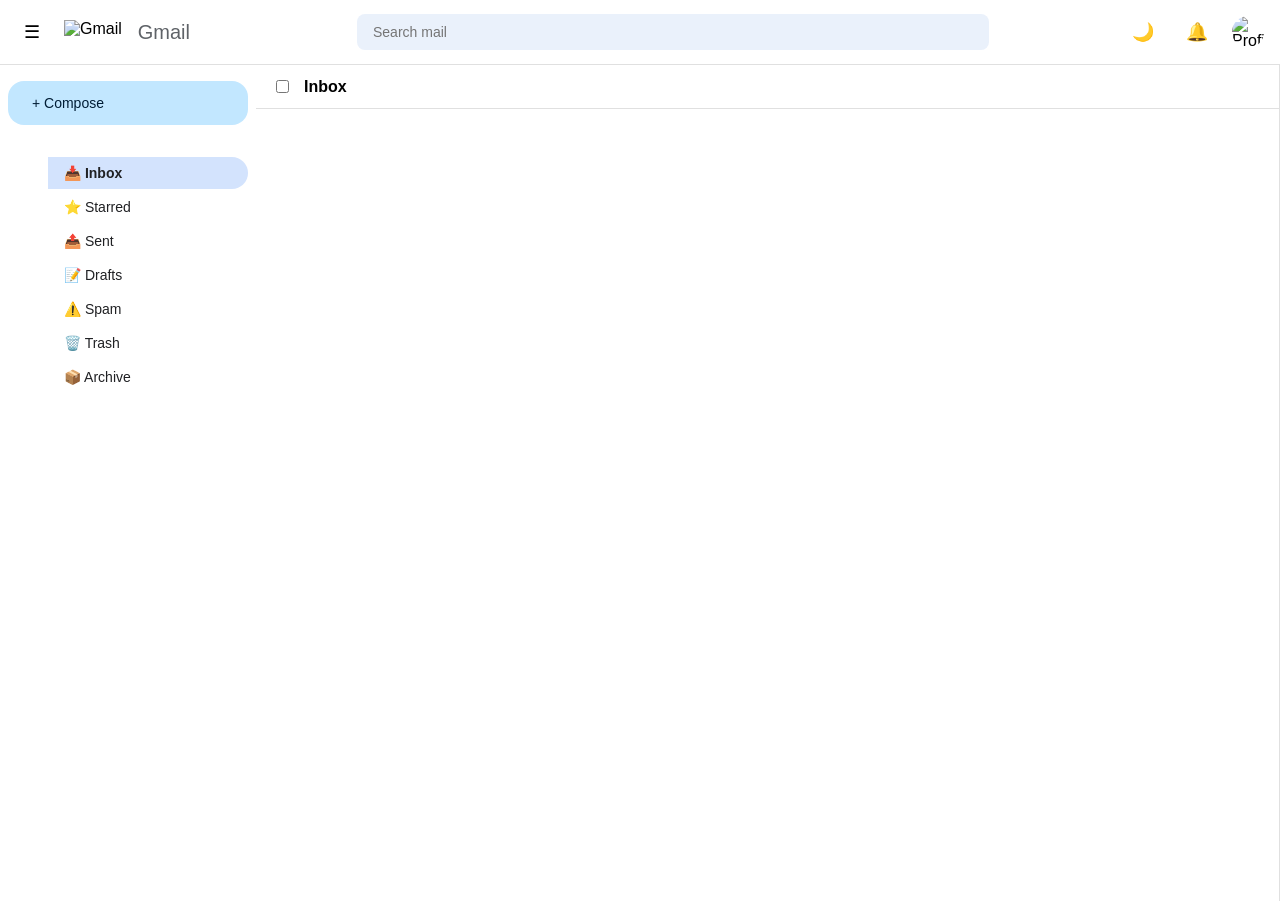
==== inbox.html @ 9ef4f798 "Add dashboard UI: inbox layout, sidebar, topbar" ====
<!DOCTYPE html>
<html lang="en">
<head>
  <meta charset="UTF-8">
  <meta name="viewport" content="width=device-width, initial-scale=1.0">
  <title>Gmail Clone - Inbox</title>
  <link rel="stylesheet" href="css/topbar.css">
  <link rel="stylesheet" href="css/sidebar.css">
  <link rel="stylesheet" href="css/inbox.css">
  <link rel="stylesheet" href="css/compose.css">
  <link rel="stylesheet" href="css/email.css">
  <link rel="stylesheet" href="css/darkmode.css">
  <link rel="stylesheet" href="css/responsive.css">
</head>
<body>

  <!-- TOP BAR -->
  <header id="topbar">
    <div class="topbar-left">
      <button id="menuToggle" class="icon-btn">☰</button>
      <img src="assets/icons/gmail-logo.png" alt="Gmail" class="topbar-logo">
      <span class="topbar-title">Gmail</span>
    </div>

    <div class="topbar-search">
      <input type="text" id="searchInput" placeholder="Search mail">
    </div>

    <div class="topbar-right">
      <button id="themeToggleBtn" class="icon-btn">🌙</button>
      <button id="notificationBtn" class="icon-btn">🔔</button>
      <img id="profilePic" class="profile-pic" src="assets/icons/default-user.png" alt="Profile">
      <div id="profileMenu" class="profile-menu hidden">
        <p id="profileEmail"></p>
        <button id="logoutBtn" onclick="logoutUser()">Logout</button>
      </div>
    </div>
  </header>

  <div class="main-layout">

    <!-- SIDEBAR -->
    <aside id="sidebar">
      <button id="composeBtn" class="compose-btn">+ Compose</button>
      <ul class="folder-list">
        <li class="folder-item active" data-folder="inbox">📥 Inbox</li>
        <li class="folder-item" data-folder="starred">⭐ Starred</li>
        <li class="folder-item" data-folder="sent">📤 Sent</li>
        <li class="folder-item" data-folder="drafts">📝 Drafts</li>
        <li class="folder-item" data-folder="spam">⚠️ Spam</li>
        <li class="folder-item" data-folder="trash">🗑️ Trash</li>
        <li class="folder-item" data-folder="archive">📦 Archive</li>
      </ul>
    </aside>

    <!-- EMAIL LIST -->
    <main id="emailListContainer">
      <div id="emailListToolbar">
        <input type="checkbox" id="selectAllEmails">
        <span id="currentFolderLabel">Inbox</span>
      </div>
      <ul id="emailList"><!-- Member 3's emails.js populates this --></ul>
    </main>

    <!-- READING PANE -->
    <section id="readingPane" class="hidden">
      <div id="emailDetail"><!-- Member 4's actions.js populates this --></div>
    </section>

  </div>

  <!-- COMPOSE MODAL -->
  <div id="composeModal" class="hidden">
    <div class="compose-header">
      <span>New Message</span>
      <button id="closeComposeBtn">✕</button>
    </div>
    <input type="text" id="composeTo" placeholder="To">
    <input type="text" id="composeSubject" placeholder="Subject">
    <textarea id="composeBody" placeholder="Message body"></textarea>
    <div class="compose-actions">
      <button id="sendEmailBtn">Send</button>
      <button id="saveDraftBtn">Save Draft</button>
    </div>
  </div>

  <script src="js/login.js"></script>
  <script src="js/storage.js"></script>
  <script src="js/emails.js"></script>
  <script src="js/folders.js"></script>
  <script src="js/compose.js"></script>
  <script src="js/actions.js"></script>
  <script src="js/search.js"></script>
  <script src="js/theme.js"></script>
  <script src="js/profile.js"></script>
  <script src="js/notification.js"></script>
  <script src="js/app.js"></script>
</body>
</html>
---- css/topbar.css ----
#topbar {
  display: flex;
  align-items: center;
  justify-content: space-between;
  height: 64px;
  padding: 0 16px;
  background: #fff;
  border-bottom: 1px solid #e0e0e0;
}

.topbar-left, .topbar-right {
  display: flex;
  align-items: center;
  gap: 16px;
}

.topbar-logo {
  height: 24px;
}

.topbar-title {
  font-size: 20px;
  color: #5f6368;
}

.topbar-search {
  flex: 1;
  max-width: 600px;
  margin: 0 24px;
}

.topbar-search input {
  width: 100%;
  padding: 10px 16px;
  border-radius: 8px;
  border: none;
  background: #eaf1fb;
  font-size: 14px;
}

.icon-btn {
  background: none;
  border: none;
  font-size: 18px;
  cursor: pointer;
  padding: 8px;
  border-radius: 50%;
}

.icon-btn:hover {
  background: #f1f3f4;
}

.profile-pic {
  width: 32px;
  height: 32px;
  border-radius: 50%;
  cursor: pointer;
}

.profile-menu {
  position: absolute;
  top: 60px;
  right: 16px;
  background: #fff;
  border: 1px solid #e0e0e0;
  border-radius: 8px;
  padding: 12px;
  box-shadow: 0 2px 6px rgba(0,0,0,0.15);
}

.hidden {
  display: none;
}
---- css/sidebar.css ----
#sidebar {
  width: 240px;
  background: #fff;
  padding: 16px 8px;
  flex-shrink: 0;
}

.compose-btn {
  background: #c2e7ff;
  color: #001d35;
  border: none;
  border-radius: 16px;
  padding: 14px 24px;
  font-weight: 500;
  font-size: 14px;
  cursor: pointer;
  margin-bottom: 16px;
  width: 100%;
  text-align: left;
}

.compose-btn:hover {
  box-shadow: 0 1px 3px rgba(0,0,0,0.2);
}

.folder-list {
  list-style: none;
}

.folder-item {
  padding: 8px 16px;
  border-radius: 0 16px 16px 0;
  cursor: pointer;
  font-size: 14px;
  color: #202124;
  margin-bottom: 2px;
}

.folder-item:hover {
  background: #f1f3f4;
}

.folder-item.active {
  background: #d3e3fd;
  font-weight: 600;
}
---- css/inbox.css ----
body {
  margin: 0;
  font-family: 'Segoe UI', Arial, sans-serif;
  background: #fff;
}

.main-layout {
  display: flex;
  height: calc(100vh - 64px);
}

#emailListContainer {
  flex: 1;
  overflow-y: auto;
  border-right: 1px solid #e0e0e0;
}

#emailListToolbar {
  display: flex;
  align-items: center;
  gap: 12px;
  padding: 12px 16px;
  border-bottom: 1px solid #e0e0e0;
}

#currentFolderLabel {
  font-weight: 600;
  font-size: 16px;
}

#emailList {
  list-style: none;
}

#readingPane {
  flex: 1.3;
  padding: 24px;
  overflow-y: auto;
}
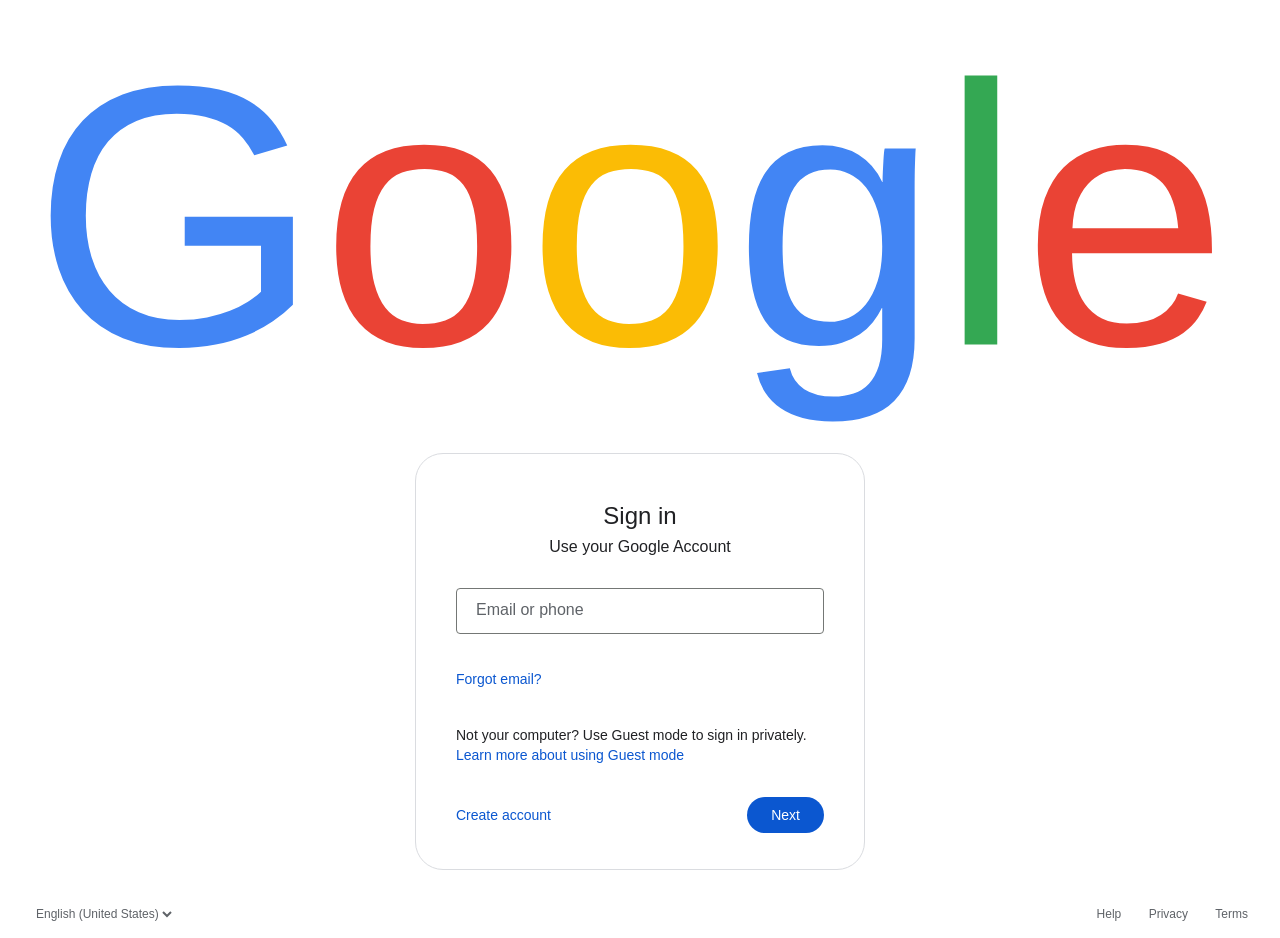
==== commit c097f54c: "Initial Gmail clone build" ====
--- a/inbox.html
+++ b/inbox.html
@@ -1,99 +1,258 @@
 <!DOCTYPE html>
 <html lang="en">
 <head>
-  <meta charset="UTF-8">
-  <meta name="viewport" content="width=device-width, initial-scale=1.0">
-  <title>Gmail Clone - Inbox</title>
-  <link rel="stylesheet" href="css/topbar.css">
-  <link rel="stylesheet" href="css/sidebar.css">
-  <link rel="stylesheet" href="css/inbox.css">
-  <link rel="stylesheet" href="css/compose.css">
-  <link rel="stylesheet" href="css/email.css">
-  <link rel="stylesheet" href="css/darkmode.css">
-  <link rel="stylesheet" href="css/responsive.css">
+<meta charset="UTF-8" />
+<meta name="viewport" content="width=device-width, initial-scale=1.0" />
+<title>Inbox - Gmail Clone</title>
+<link rel="stylesheet" href="css/topbar.css" />
+<link rel="stylesheet" href="css/sidebar.css" />
+<link rel="stylesheet" href="css/inbox.css" />
+<link rel="stylesheet" href="css/email.css" />
+<link rel="stylesheet" href="css/compose.css" />
+<link rel="stylesheet" href="css/darkmode.css" />
+<link rel="stylesheet" href="css/responsive.css" />
 </head>
 <body>
 
-  <!-- TOP BAR -->
-  <header id="topbar">
-    <div class="topbar-left">
-      <button id="menuToggle" class="icon-btn">☰</button>
-      <img src="assets/icons/gmail-logo.png" alt="Gmail" class="topbar-logo">
-      <span class="topbar-title">Gmail</span>
-    </div>
-
-    <div class="topbar-search">
-      <input type="text" id="searchInput" placeholder="Search mail">
-    </div>
-
-    <div class="topbar-right">
-      <button id="themeToggleBtn" class="icon-btn">🌙</button>
-      <button id="notificationBtn" class="icon-btn">🔔</button>
-      <img id="profilePic" class="profile-pic" src="assets/icons/default-user.png" alt="Profile">
-      <div id="profileMenu" class="profile-menu hidden">
-        <p id="profileEmail"></p>
-        <button id="logoutBtn" onclick="logoutUser()">Logout</button>
-      </div>
-    </div>
-  </header>
-
-  <div class="main-layout">
-
-    <!-- SIDEBAR -->
-    <aside id="sidebar">
-      <button id="composeBtn" class="compose-btn">+ Compose</button>
-      <ul class="folder-list">
-        <li class="folder-item active" data-folder="inbox">📥 Inbox</li>
-        <li class="folder-item" data-folder="starred">⭐ Starred</li>
-        <li class="folder-item" data-folder="sent">📤 Sent</li>
-        <li class="folder-item" data-folder="drafts">📝 Drafts</li>
-        <li class="folder-item" data-folder="spam">⚠️ Spam</li>
-        <li class="folder-item" data-folder="trash">🗑️ Trash</li>
-        <li class="folder-item" data-folder="archive">📦 Archive</li>
-      </ul>
-    </aside>
-
-    <!-- EMAIL LIST -->
-    <main id="emailListContainer">
-      <div id="emailListToolbar">
-        <input type="checkbox" id="selectAllEmails">
-        <span id="currentFolderLabel">Inbox</span>
-      </div>
-      <ul id="emailList"><!-- Member 3's emails.js populates this --></ul>
-    </main>
-
-    <!-- READING PANE -->
-    <section id="readingPane" class="hidden">
-      <div id="emailDetail"><!-- Member 4's actions.js populates this --></div>
-    </section>
-
-  </div>
-
-  <!-- COMPOSE MODAL -->
-  <div id="composeModal" class="hidden">
+<!-- ============ TOP BAR ============ -->
+<header class="topbar">
+  <div class="topbar-left">
+    <button class="icon-btn" id="menuBtn" title="Main menu">
+      <svg viewBox="0 0 24 24"><path d="M3 6h18M3 12h18M3 18h18" stroke="currentColor" stroke-width="2" fill="none" stroke-linecap="round"/></svg>
+    </button>
+    <div class="brand">
+      <svg viewBox="0 0 48 36" class="brand-icon">
+        <path fill="#EA4335" d="M4 36h8V16L0 9v23a4 4 0 0 0 4 4z"/>
+        <path fill="#34A853" d="M36 36h8a4 4 0 0 0 4-4V9l-12 7z"/>
+        <path fill="#FBBC05" d="M4 8h40l-4 8-6 4-10-8-10 8-6-4z"/>
+        <path fill="#C5221F" d="M0 9l12 7V16l12-8-4-4H4a4 4 0 0 0-4 4z"/>
+        <path fill="#4285F4" d="M48 9a4 4 0 0 0-4-4H28l-4 4 12 8V16z"/>
+      </svg>
+      <span>Gmail</span>
+    </div>
+  </div>
+
+  <div class="topbar-search">
+    <button class="icon-btn search-icon-btn" title="Search">
+      <svg viewBox="0 0 24 24"><path d="M21 21l-4.35-4.35M11 19a8 8 0 1 1 0-16 8 8 0 0 1 0 16z" stroke="currentColor" stroke-width="2" fill="none"/></svg>
+    </button>
+    <input type="text" id="searchInput" placeholder="Search mail" autocomplete="off" />
+    <button class="icon-btn filter-btn" title="Show search options">
+      <svg viewBox="0 0 24 24"><path d="M4 6h16M7 12h10M10 18h4" stroke="currentColor" stroke-width="2" fill="none" stroke-linecap="round"/></svg>
+    </button>
+  </div>
+
+  <div class="topbar-right">
+    <button class="icon-btn" id="notifBtn" title="Notifications">
+      <svg viewBox="0 0 24 24"><path d="M12 22a2.5 2.5 0 0 0 2.45-2h-4.9A2.5 2.5 0 0 0 12 22zm7-6V11a7 7 0 0 0-5.5-6.84V3a1.5 1.5 0 0 0-3 0v1.16A7 7 0 0 0 5 11v5l-2 2v1h18v-1l-2-2z" fill="currentColor"/></svg>
+      <span class="notif-dot" id="notifDot"></span>
+    </button>
+    <button class="icon-btn" id="themeToggleBtn" title="Toggle dark mode">
+      <svg viewBox="0 0 24 24"><path d="M12 3a9 9 0 1 0 9 9c0-.46-.04-.92-.1-1.36a5.5 5.5 0 0 1-7.54-7.54A9 9 0 0 0 12 3z" fill="currentColor"/></svg>
+    </button>
+    <div class="profile-wrap">
+      <button class="avatar-btn" id="profileBtn" title="Account">
+        <span id="avatarInitial">U</span>
+      </button>
+      <div class="profile-dropdown hidden" id="profileDropdown">
+        <div class="profile-dropdown-header">
+          <div class="avatar-lg" id="avatarInitialLg">U</div>
+          <p class="profile-greeting">Hi, <span id="profileName">User</span>!</p>
+          <p class="profile-email" id="profileEmail">user@gmail.com</p>
+          <button class="manage-btn" disabled>Manage your Account</button>
+        </div>
+        <hr />
+        <button class="dropdown-item" id="logoutBtn">Sign out</button>
+      </div>
+    </div>
+  </div>
+</header>
+
+<div class="app-body">
+
+  <!-- ============ SIDEBAR ============ -->
+  <aside class="sidebar" id="sidebar">
+    <button class="compose-btn" id="composeBtn">
+      <svg viewBox="0 0 24 24" width="24" height="24"><path d="M3 17.25V21h3.75L17.81 9.94l-3.75-3.75L3 17.25zM20.71 7.04a1 1 0 0 0 0-1.41l-2.34-2.34a1 1 0 0 0-1.41 0l-1.83 1.83 3.75 3.75 1.83-1.83z" fill="currentColor"/></svg>
+      <span>Compose</span>
+    </button>
+
+    <nav class="folder-list" id="folderList">
+      <button class="folder-item active" data-folder="inbox">
+        <svg viewBox="0 0 24 24"><path d="M4 4h16v16H4z" fill="none"/><path d="M22 12.5V19a2 2 0 0 1-2 2H4a2 2 0 0 1-2-2v-6.5l8.4 5.25a3 3 0 0 0 3.2 0L22 12.5zM4 4h16a2 2 0 0 1 2 2v2.2l-9.53 5.96a1 1 0 0 1-1.06 0L2 8.2V6a2 2 0 0 1 2-2z" fill="currentColor"/></svg>
+        <span class="folder-name">Inbox</span>
+        <span class="folder-count" id="countInbox"></span>
+      </button>
+      <button class="folder-item" data-folder="starred">
+        <svg viewBox="0 0 24 24"><path d="M12 17.27L18.18 21l-1.64-7.03L22 9.24l-7.19-.61L12 2 9.19 8.63 2 9.24l5.46 4.73L5.82 21z" fill="currentColor"/></svg>
+        <span class="folder-name">Starred</span>
+      </button>
+      <button class="folder-item" data-folder="snoozed">
+        <svg viewBox="0 0 24 24"><path d="M12 20a8 8 0 1 0 0-16 8 8 0 0 0 0 16zm.5-13v5.25l4.5 2.67-.75 1.23-5.25-3.15V7z" fill="currentColor"/></svg>
+        <span class="folder-name">Snoozed</span>
+      </button>
+      <button class="folder-item" data-folder="sent">
+        <svg viewBox="0 0 24 24"><path d="M2 21l21-9L2 3v7l15 2-15 2z" fill="currentColor"/></svg>
+        <span class="folder-name">Sent</span>
+      </button>
+      <button class="folder-item" data-folder="drafts">
+        <svg viewBox="0 0 24 24"><path d="M3 17.25V21h3.75L17.81 9.94l-3.75-3.75L3 17.25z" fill="currentColor"/></svg>
+        <span class="folder-name">Drafts</span>
+        <span class="folder-count" id="countDrafts"></span>
+      </button>
+      <button class="folder-item" data-folder="important">
+        <svg viewBox="0 0 24 24"><path d="M20 2H4a2 2 0 0 0-2 2v18l4-4h14a2 2 0 0 0 2-2V4a2 2 0 0 0-2-2zM7 9h10v2H7zm0 4h6v2H7z" fill="currentColor"/></svg>
+        <span class="folder-name">Important</span>
+      </button>
+      <button class="folder-item" data-folder="all">
+        <svg viewBox="0 0 24 24"><path d="M4 4h16v16H4z" fill="none"/><path d="M20 4H4a2 2 0 0 0-2 2v12a2 2 0 0 0 2 2h16a2 2 0 0 0 2-2V6a2 2 0 0 0-2-2zm0 4l-8 5-8-5V6l8 5 8-5v2z" fill="currentColor"/></svg>
+        <span class="folder-name">All Mail</span>
+      </button>
+      <button class="folder-item" data-folder="spam">
+        <svg viewBox="0 0 24 24"><path d="M12 2L1 21h22L12 2zm0 5l7.53 12H4.47L12 7zm-1 4v4h2v-4h-2zm0 5v2h2v-2h-2z" fill="currentColor"/></svg>
+        <span class="folder-name">Spam</span>
+      </button>
+      <button class="folder-item" data-folder="trash">
+        <svg viewBox="0 0 24 24"><path d="M6 7h12l-1 14H7L6 7zm3-4h6l1 2h4v2H4V5h4l1-2z" fill="currentColor"/></svg>
+        <span class="folder-name">Trash</span>
+      </button>
+    </nav>
+
+    <hr class="sidebar-divider" />
+
+    <div class="label-list">
+      <p class="label-heading">Labels</p>
+      <button class="folder-item label-item" data-label="work"><span class="label-dot" style="background:#3949ab"></span><span class="folder-name">Work</span></button>
+      <button class="folder-item label-item" data-label="personal"><span class="label-dot" style="background:#00897b"></span><span class="folder-name">Personal</span></button>
+      <button class="folder-item label-item" data-label="promotions"><span class="label-dot" style="background:#e50914"></span><span class="folder-name">Promotions</span></button>
+    </div>
+  </aside>
+
+  <!-- ============ MAIN CONTENT ============ -->
+  <main class="main-content">
+
+    <!-- Toolbar above list -->
+    <div class="list-toolbar">
+      <label class="checkbox-wrap">
+        <input type="checkbox" id="selectAllCheckbox" />
+      </label>
+      <button class="icon-btn small" id="refreshBtn" title="Refresh">
+        <svg viewBox="0 0 24 24"><path d="M17.65 6.35A8 8 0 1 0 20 12h-2a6 6 0 1 1-1.76-4.24L13 11h7V4l-2.35 2.35z" fill="currentColor"/></svg>
+      </button>
+      <button class="icon-btn small" id="archiveBtn" title="Archive">
+        <svg viewBox="0 0 24 24"><path d="M20.55 5.22l-1.39-1.68C18.88 3.21 18.47 3 18 3H6c-.47 0-.88.21-1.15.55L3.46 5.22C3.17 5.57 3 6.01 3 6.5V19a2 2 0 0 0 2 2h14a2 2 0 0 0 2-2V6.5c0-.49-.17-.93-.45-1.28zM12 17.5L6.5 12H10v-2h4v2h3.5L12 17.5zM5.12 5l.81-1h12.14l.81 1H5.12z" fill="currentColor"/></svg>
+      </button>
+      <button class="icon-btn small" id="deleteBtn" title="Delete">
+        <svg viewBox="0 0 24 24"><path d="M6 7h12l-1 14H7L6 7zm3-4h6l1 2h4v2H4V5h4l1-2z" fill="currentColor"/></svg>
+      </button>
+      <button class="icon-btn small" id="markReadBtn" title="Mark as read">
+        <svg viewBox="0 0 24 24"><path d="M20 4H4a2 2 0 0 0-2 2v12a2 2 0 0 0 2 2h16a2 2 0 0 0 2-2V6a2 2 0 0 0-2-2zm0 4l-8 5-8-5V6l8 5 8-5v2z" fill="currentColor"/></svg>
+      </button>
+      <span class="list-toolbar-spacer"></span>
+      <span class="pagination-info" id="paginationInfo"></span>
+    </div>
+
+    <!-- Email list -->
+    <section class="email-list" id="emailList"></section>
+
+    <!-- Empty state -->
+    <div class="empty-state hidden" id="emptyState">
+      <svg viewBox="0 0 200 160" width="140">
+        <ellipse cx="100" cy="140" rx="70" ry="10" fill="#f1f3f4"/>
+        <rect x="40" y="40" width="120" height="80" rx="8" fill="#e8eaed"/>
+        <path d="M40 48l60 40 60-40" fill="none" stroke="#bdc1c6" stroke-width="4"/>
+      </svg>
+      <p id="emptyStateText">No conversations in this folder</p>
+    </div>
+  </main>
+
+  <!-- ============ EMAIL DETAIL VIEW ============ -->
+  <div class="email-detail-overlay hidden" id="emailDetailOverlay">
+    <div class="email-detail">
+      <div class="email-detail-toolbar">
+        <button class="icon-btn" id="backToListBtn" title="Back to inbox">
+          <svg viewBox="0 0 24 24"><path d="M20 11H7.83l5.59-5.59L12 4l-8 8 8 8 1.41-1.41L7.83 13H20z" fill="currentColor"/></svg>
+        </button>
+        <button class="icon-btn" id="detailArchiveBtn" title="Archive"><svg viewBox="0 0 24 24"><path d="M20.55 5.22l-1.39-1.68C18.88 3.21 18.47 3 18 3H6c-.47 0-.88.21-1.15.55L3.46 5.22C3.17 5.57 3 6.01 3 6.5V19a2 2 0 0 0 2 2h14a2 2 0 0 0 2-2V6.5c0-.49-.17-.93-.45-1.28zM12 17.5L6.5 12H10v-2h4v2h3.5L12 17.5z" fill="currentColor"/></svg></button>
+        <button class="icon-btn" id="detailDeleteBtn" title="Delete"><svg viewBox="0 0 24 24"><path d="M6 7h12l-1 14H7L6 7zm3-4h6l1 2h4v2H4V5h4l1-2z" fill="currentColor"/></svg></button>
+        <button class="icon-btn" id="detailUnreadBtn" title="Mark as unread"><svg viewBox="0 0 24 24"><circle cx="12" cy="12" r="6" fill="currentColor"/></svg></button>
+        <button class="icon-btn" id="detailStarBtn" title="Star"><svg viewBox="0 0 24 24"><path d="M12 17.27L18.18 21l-1.64-7.03L22 9.24l-7.19-.61L12 2 9.19 8.63 2 9.24l5.46 4.73L5.82 21z" fill="currentColor"/></svg></button>
+      </div>
+      <div class="email-detail-body">
+        <h2 id="detailSubject"></h2>
+        <div class="email-detail-labels" id="detailLabels"></div>
+        <div class="email-detail-sender-row">
+          <div class="avatar-md" id="detailAvatar"></div>
+          <div class="sender-info">
+            <p class="sender-name"><strong id="detailFrom"></strong> <span id="detailFromEmail" class="muted"></span></p>
+            <p class="muted" id="detailToLine">to me</p>
+          </div>
+          <span class="muted" id="detailTime"></span>
+        </div>
+        <pre class="email-detail-content" id="detailContent"></pre>
+
+        <div class="reply-box">
+          <button class="reply-btn" id="replyBtn">
+            <svg viewBox="0 0 24 24" width="16" height="16"><path d="M10 9V5l-7 7 7 7v-4.1c5 0 8.5 1.6 11 5.1-1-5-4-10-11-11z" fill="currentColor"/></svg>
+            Reply
+          </button>
+          <button class="reply-btn" id="forwardBtn">
+            <svg viewBox="0 0 24 24" width="16" height="16"><path d="M14 9V5l7 7-7 7v-4.1c-5 0-8.5 1.6-11 5.1 1-5 4-10 11-11z" fill="currentColor"/></svg>
+            Forward
+          </button>
+        </div>
+      </div>
+    </div>
+  </div>
+
+  <!-- ============ COMPOSE MODAL ============ -->
+  <div class="compose-modal hidden" id="composeModal">
     <div class="compose-header">
-      <span>New Message</span>
-      <button id="closeComposeBtn">✕</button>
-    </div>
-    <input type="text" id="composeTo" placeholder="To">
-    <input type="text" id="composeSubject" placeholder="Subject">
-    <textarea id="composeBody" placeholder="Message body"></textarea>
-    <div class="compose-actions">
-      <button id="sendEmailBtn">Send</button>
-      <button id="saveDraftBtn">Save Draft</button>
-    </div>
-  </div>
-
-  <script src="js/login.js"></script>
-  <script src="js/storage.js"></script>
-  <script src="js/emails.js"></script>
-  <script src="js/folders.js"></script>
-  <script src="js/compose.js"></script>
-  <script src="js/actions.js"></script>
-  <script src="js/search.js"></script>
-  <script src="js/theme.js"></script>
-  <script src="js/profile.js"></script>
-  <script src="js/notification.js"></script>
-  <script src="js/app.js"></script>
+      <span id="composeTitle">New Message</span>
+      <div class="compose-header-actions">
+        <button class="icon-btn" id="minimizeComposeBtn" title="Minimize">
+          <svg viewBox="0 0 24 24"><path d="M6 19h12v2H6z" fill="currentColor"/></svg>
+        </button>
+        <button class="icon-btn" id="closeComposeBtn" title="Close">
+          <svg viewBox="0 0 24 24"><path d="M19 6.41L17.59 5 12 10.59 6.41 5 5 6.41 10.59 12 5 17.59 6.41 19 12 13.41 17.59 19 19 17.59 13.41 12z" fill="currentColor"/></svg>
+        </button>
+      </div>
+    </div>
+    <div class="compose-body">
+      <div class="compose-field">
+        <input type="text" id="composeTo" placeholder="To" />
+      </div>
+      <div class="compose-field">
+        <input type="text" id="composeSubject" placeholder="Subject" />
+      </div>
+      <textarea id="composeBody" placeholder="Compose your email..."></textarea>
+    </div>
+    <div class="compose-footer">
+      <button class="send-btn" id="sendBtn">Send</button>
+      <button class="icon-btn" id="deleteDraftBtn" title="Discard draft">
+        <svg viewBox="0 0 24 24"><path d="M6 7h12l-1 14H7L6 7zm3-4h6l1 2h4v2H4V5h4l1-2z" fill="currentColor"/></svg>
+      </button>
+    </div>
+  </div>
+
+</div>
+
+<!-- Toast notification -->
+<div class="toast hidden" id="toast">
+  <span id="toastMessage"></span>
+  <button id="toastUndo" class="toast-undo hidden">Undo</button>
+</div>
+
+<script src="data/defaultEmails.js"></script>
+<script src="js/storage.js"></script>
+<script src="js/theme.js"></script>
+<script src="js/notification.js"></script>
+<script src="js/emails.js"></script>
+<script src="js/folders.js"></script>
+<script src="js/actions.js"></script>
+<script src="js/search.js"></script>
+<script src="js/compose.js"></script>
+<script src="js/profile.js"></script>
+<script src="js/app.js"></script>
 </body>
-</html>+</html>
--- a/css/topbar.css
+++ b/css/topbar.css
@@ -1,74 +1,186 @@
-#topbar {
+:root {
+  --topbar-height: 64px;
+  --gmail-red: #d93025;
+  --gmail-blue: #1a73e8;
+  --border-color: #e0e0e0;
+  --text-primary: #202124;
+  --text-secondary: #5f6368;
+  --hover-grey: #f1f3f4;
+  --bg-primary: #ffffff;
+  --bg-app: #f6f8fc;
+}
+
+* { box-sizing: border-box; }
+
+body {
+  margin: 0;
+  font-family: "Google Sans", Roboto, Arial, sans-serif;
+  color: var(--text-primary);
+  background: var(--bg-app);
+}
+
+.hidden { display: none !important; }
+
+.topbar {
+  height: var(--topbar-height);
   display: flex;
   align-items: center;
-  justify-content: space-between;
-  height: 64px;
   padding: 0 16px;
-  background: #fff;
-  border-bottom: 1px solid #e0e0e0;
+  gap: 24px;
+  background: var(--bg-primary);
+  position: sticky;
+  top: 0;
+  z-index: 50;
 }
 
-.topbar-left, .topbar-right {
+.topbar-left {
   display: flex;
   align-items: center;
-  gap: 16px;
+  gap: 20px;
+  min-width: 170px;
 }
 
-.topbar-logo {
-  height: 24px;
+.brand {
+  display: flex;
+  align-items: center;
+  gap: 6px;
+  font-size: 22px;
+  color: #5f6368;
+  letter-spacing: -0.5px;
 }
+.brand-icon { width: 36px; height: 27px; }
 
-.topbar-title {
-  font-size: 20px;
-  color: #5f6368;
+.icon-btn {
+  width: 40px;
+  height: 40px;
+  border-radius: 50%;
+  border: none;
+  background: transparent;
+  display: flex;
+  align-items: center;
+  justify-content: center;
+  cursor: pointer;
+  color: var(--text-secondary);
+  position: relative;
+  flex-shrink: 0;
 }
+.icon-btn svg { width: 22px; height: 22px; }
+.icon-btn:hover { background: var(--hover-grey); }
+.icon-btn.small { width: 34px; height: 34px; }
+.icon-btn.small svg { width: 18px; height: 18px; }
+
+.notif-dot {
+  position: absolute;
+  top: 8px;
+  right: 8px;
+  width: 8px;
+  height: 8px;
+  border-radius: 50%;
+  background: var(--gmail-red);
+  display: none;
+}
+.notif-dot.show { display: block; }
 
 .topbar-search {
   flex: 1;
-  max-width: 600px;
-  margin: 0 24px;
+  max-width: 720px;
+  display: flex;
+  align-items: center;
+  background: var(--hover-grey);
+  border-radius: 8px;
+  padding: 0 8px;
+  height: 48px;
+}
+.topbar-search:focus-within { background: var(--bg-primary); box-shadow: 0 1px 3px rgba(0,0,0,.2); }
+.topbar-search input {
+  flex: 1;
+  border: none;
+  background: transparent;
+  outline: none;
+  font-size: 16px;
+  padding: 0 8px;
+  color: var(--text-primary);
 }
 
-.topbar-search input {
-  width: 100%;
-  padding: 10px 16px;
-  border-radius: 8px;
-  border: none;
-  background: #eaf1fb;
-  font-size: 14px;
+.topbar-right {
+  display: flex;
+  align-items: center;
+  gap: 4px;
+  margin-left: auto;
 }
 
-.icon-btn {
-  background: none;
-  border: none;
-  font-size: 18px;
-  cursor: pointer;
-  padding: 8px;
-  border-radius: 50%;
-}
+.profile-wrap { position: relative; }
 
-.icon-btn:hover {
-  background: #f1f3f4;
-}
-
-.profile-pic {
+.avatar-btn {
   width: 32px;
   height: 32px;
   border-radius: 50%;
+  border: none;
+  background: linear-gradient(135deg, #1a73e8, #34a853);
+  color: #fff;
+  font-weight: 600;
   cursor: pointer;
+  display: flex;
+  align-items: center;
+  justify-content: center;
+  margin-left: 8px;
 }
 
-.profile-menu {
+.profile-dropdown {
   position: absolute;
-  top: 60px;
-  right: 16px;
-  background: #fff;
-  border: 1px solid #e0e0e0;
-  border-radius: 8px;
-  padding: 12px;
-  box-shadow: 0 2px 6px rgba(0,0,0,0.15);
+  right: 0;
+  top: 46px;
+  width: 300px;
+  background: var(--bg-primary);
+  border-radius: 12px;
+  box-shadow: 0 2px 10px rgba(0,0,0,.25);
+  padding: 16px 0;
+  z-index: 100;
 }
 
-.hidden {
-  display: none;
-}+.profile-dropdown-header {
+  text-align: center;
+  padding: 8px 20px 16px;
+}
+
+.avatar-lg {
+  width: 72px;
+  height: 72px;
+  border-radius: 50%;
+  background: linear-gradient(135deg, #1a73e8, #34a853);
+  color: #fff;
+  font-size: 28px;
+  font-weight: 600;
+  display: flex;
+  align-items: center;
+  justify-content: center;
+  margin: 0 auto 12px;
+}
+
+.profile-greeting { margin: 0; font-size: 16px; }
+.profile-email { margin: 4px 0 16px; color: var(--text-secondary); font-size: 14px; }
+
+.manage-btn {
+  border: 1px solid #dadce0;
+  background: transparent;
+  border-radius: 20px;
+  padding: 8px 20px;
+  font-size: 14px;
+  cursor: not-allowed;
+  color: var(--text-primary);
+}
+
+.profile-dropdown hr { border: none; border-top: 1px solid var(--border-color); margin: 8px 0; }
+
+.dropdown-item {
+  display: block;
+  width: 100%;
+  text-align: left;
+  background: none;
+  border: none;
+  padding: 10px 20px;
+  font-size: 14px;
+  cursor: pointer;
+  color: var(--text-primary);
+}
+.dropdown-item:hover { background: var(--hover-grey); }
--- a/css/sidebar.css
+++ b/css/sidebar.css
@@ -1,46 +1,101 @@
-#sidebar {
-  width: 240px;
-  background: #fff;
-  padding: 16px 8px;
+.app-body {
+  display: flex;
+  height: calc(100vh - var(--topbar-height));
+}
+
+.sidebar {
+  width: 256px;
+  flex-shrink: 0;
+  padding: 8px 0;
+  overflow-y: auto;
+  background: var(--bg-app);
+  transition: width 0.2s ease;
+}
+
+.compose-btn {
+  display: flex;
+  align-items: center;
+  gap: 12px;
+  margin: 8px 16px 16px;
+  padding: 15px 24px;
+  border: none;
+  border-radius: 16px;
+  background: #c2e7ff;
+  color: #001d35;
+  font-size: 14px;
+  font-weight: 500;
+  cursor: pointer;
+  box-shadow: 0 1px 3px rgba(0,0,0,.15);
+}
+.compose-btn:hover { box-shadow: 0 1px 4px rgba(0,0,0,.3); background: #b8e0fb; }
+
+.folder-list, .label-list {
+  display: flex;
+  flex-direction: column;
+}
+
+.folder-item {
+  display: flex;
+  align-items: center;
+  gap: 16px;
+  border: none;
+  background: transparent;
+  padding: 0 24px 0 24px;
+  height: 32px;
+  border-radius: 0 16px 16px 0;
+  margin-right: 12px;
+  cursor: pointer;
+  font-size: 14px;
+  color: var(--text-primary);
+  text-align: left;
+  position: relative;
+}
+.folder-item svg { width: 20px; height: 20px; flex-shrink: 0; color: var(--text-secondary); }
+.folder-item:hover { background: var(--hover-grey); }
+.folder-item.active {
+  background: #d3e3fd;
+  font-weight: 700;
+}
+.folder-item.active svg { color: var(--gmail-blue); }
+
+.folder-name {
+  flex: 1;
+  white-space: nowrap;
+  overflow: hidden;
+  text-overflow: ellipsis;
+}
+
+.folder-count {
+  font-size: 12px;
+  font-weight: 700;
+  color: var(--text-primary);
+}
+
+.sidebar-divider {
+  border: none;
+  border-top: 1px solid var(--border-color);
+  margin: 8px 24px;
+}
+
+.label-heading {
+  font-size: 12px;
+  color: var(--text-secondary);
+  margin: 8px 24px;
+  text-transform: uppercase;
+  letter-spacing: .5px;
+}
+
+.label-dot {
+  width: 10px;
+  height: 10px;
+  border-radius: 50%;
   flex-shrink: 0;
 }
 
-.compose-btn {
-  background: #c2e7ff;
-  color: #001d35;
-  border: none;
-  border-radius: 16px;
-  padding: 14px 24px;
-  font-weight: 500;
-  font-size: 14px;
-  cursor: pointer;
-  margin-bottom: 16px;
-  width: 100%;
-  text-align: left;
-}
-
-.compose-btn:hover {
-  box-shadow: 0 1px 3px rgba(0,0,0,0.2);
-}
-
-.folder-list {
-  list-style: none;
-}
-
-.folder-item {
-  padding: 8px 16px;
-  border-radius: 0 16px 16px 0;
-  cursor: pointer;
-  font-size: 14px;
-  color: #202124;
-  margin-bottom: 2px;
-}
-
-.folder-item:hover {
-  background: #f1f3f4;
-}
-
-.folder-item.active {
-  background: #d3e3fd;
-  font-weight: 600;
-}+/* Collapsed state (mobile / narrow) */
+.sidebar.collapsed { width: 72px; }
+.sidebar.collapsed .folder-name,
+.sidebar.collapsed .folder-count,
+.sidebar.collapsed .compose-btn span,
+.sidebar.collapsed .label-heading { display: none; }
+.sidebar.collapsed .compose-btn { justify-content: center; padding: 15px; border-radius: 50%; width: 56px; height: 56px; }
--- a/css/inbox.css
+++ b/css/inbox.css
@@ -1,39 +1,196 @@
-body {
-  margin: 0;
-  font-family: 'Segoe UI', Arial, sans-serif;
-  background: #fff;
+.main-content {
+  flex: 1;
+  background: var(--bg-primary);
+  margin: 8px 8px 8px 0;
+  border-radius: 16px;
+  display: flex;
+  flex-direction: column;
+  overflow: hidden;
+  box-shadow: 0 1px 2px rgba(0,0,0,.08);
+  position: relative;
 }
 
-.main-layout {
+.list-toolbar {
   display: flex;
-  height: calc(100vh - 64px);
+  align-items: center;
+  gap: 4px;
+  padding: 8px 12px;
+  border-bottom: 1px solid var(--border-color);
 }
 
-#emailListContainer {
+.checkbox-wrap {
+  display: flex;
+  align-items: center;
+  justify-content: center;
+  width: 34px;
+  height: 34px;
+}
+.checkbox-wrap input { width: 18px; height: 18px; cursor: pointer; }
+
+.list-toolbar-spacer { flex: 1; }
+
+.pagination-info {
+  font-size: 13px;
+  color: var(--text-secondary);
+  margin-right: 8px;
+}
+
+.email-list {
   flex: 1;
   overflow-y: auto;
-  border-right: 1px solid #e0e0e0;
 }
 
-#emailListToolbar {
+.email-row {
   display: flex;
   align-items: center;
-  gap: 12px;
-  padding: 12px 16px;
-  border-bottom: 1px solid #e0e0e0;
+  gap: 8px;
+  padding: 0 12px;
+  height: 44px;
+  border-bottom: 1px solid #f1f1f1;
+  cursor: pointer;
+  font-size: 14px;
+  position: relative;
+}
+.email-row:hover {
+  box-shadow: inset 1px 0 0 #dadce0, inset -1px 0 0 #dadce0, 0 1px 2px 0 rgba(60,64,67,.3);
+  z-index: 1;
 }
 
-#currentFolderLabel {
+.email-row.unread { background: #f2f6fc; font-weight: 700; }
+.email-row.unread .email-snippet { font-weight: 400; }
+
+.email-row .checkbox-wrap { width: 20px; height: 20px; }
+
+.star-btn {
+  width: 20px;
+  height: 20px;
+  border: none;
+  background: transparent;
+  cursor: pointer;
+  color: #c4c7c5;
+  flex-shrink: 0;
+  display: flex;
+  align-items: center;
+  justify-content: center;
+}
+.star-btn svg { width: 18px; height: 18px; }
+.star-btn.starred { color: #f4b400; }
+.star-btn.starred svg path { fill: #f4b400; }
+
+.important-marker {
+  width: 16px;
+  height: 16px;
+  flex-shrink: 0;
+  color: #f9ab00;
+  display: flex;
+  align-items: center;
+  justify-content: center;
+}
+.important-marker svg { width: 14px; height: 14px; }
+
+.email-avatar {
+  width: 32px;
+  height: 32px;
+  border-radius: 50%;
+  color: #fff;
+  font-size: 13px;
   font-weight: 600;
-  font-size: 16px;
+  display: flex;
+  align-items: center;
+  justify-content: center;
+  flex-shrink: 0;
 }
 
-#emailList {
-  list-style: none;
+.email-sender {
+  width: 200px;
+  flex-shrink: 0;
+  white-space: nowrap;
+  overflow: hidden;
+  text-overflow: ellipsis;
 }
 
-#readingPane {
-  flex: 1.3;
-  padding: 24px;
-  overflow-y: auto;
-}+.email-subject-snippet {
+  flex: 1;
+  min-width: 0;
+  white-space: nowrap;
+  overflow: hidden;
+  text-overflow: ellipsis;
+}
+
+.email-snippet { color: var(--text-secondary); font-weight: 400; }
+
+.email-labels-inline {
+  display: inline-flex;
+  gap: 4px;
+  margin-right: 6px;
+}
+
+.label-chip {
+  font-size: 11px;
+  padding: 1px 8px;
+  border-radius: 4px;
+  color: #fff;
+  font-weight: 600;
+  flex-shrink: 0;
+}
+
+.email-time {
+  width: 70px;
+  text-align: right;
+  flex-shrink: 0;
+  font-size: 12px;
+  color: var(--text-secondary);
+}
+.email-row.unread .email-time { color: var(--text-primary); font-weight: 700; }
+
+.row-hover-actions {
+  display: none;
+  align-items: center;
+  gap: 4px;
+  position: absolute;
+  right: 80px;
+  background: inherit;
+}
+.email-row:hover .row-hover-actions { display: flex; }
+.email-row:hover .email-time { display: none; }
+
+.empty-state {
+  flex: 1;
+  display: flex;
+  flex-direction: column;
+  align-items: center;
+  justify-content: center;
+  gap: 16px;
+  color: var(--text-secondary);
+  padding: 40px;
+}
+
+/* Toast */
+.toast {
+  position: fixed;
+  bottom: 24px;
+  left: 24px;
+  background: #323232;
+  color: #fff;
+  padding: 14px 24px;
+  border-radius: 8px;
+  display: flex;
+  align-items: center;
+  gap: 24px;
+  font-size: 14px;
+  box-shadow: 0 3px 8px rgba(0,0,0,.3);
+  z-index: 500;
+  animation: slideUp 0.2s ease;
+}
+@keyframes slideUp {
+  from { transform: translateY(20px); opacity: 0; }
+  to { transform: translateY(0); opacity: 1; }
+}
+.toast-undo {
+  background: none;
+  border: none;
+  color: #8ab4f8;
+  font-weight: 600;
+  cursor: pointer;
+  font-size: 14px;
+}
--- a/css/email.css
+++ b/css/email.css
@@ -0,0 +1,90 @@
+.email-detail-overlay {
+  position: absolute;
+  inset: 0;
+  background: var(--bg-primary);
+  z-index: 30;
+  display: flex;
+  flex-direction: column;
+}
+
+.email-detail {
+  display: flex;
+  flex-direction: column;
+  height: 100%;
+}
+
+.email-detail-toolbar {
+  display: flex;
+  align-items: center;
+  gap: 4px;
+  padding: 8px 12px;
+  border-bottom: 1px solid var(--border-color);
+}
+
+.email-detail-body {
+  padding: 20px 40px;
+  overflow-y: auto;
+  flex: 1;
+}
+
+.email-detail-body h2 {
+  font-size: 22px;
+  font-weight: 400;
+  margin: 0 0 12px;
+}
+
+.email-detail-labels {
+  display: flex;
+  gap: 6px;
+  margin-bottom: 12px;
+}
+
+.email-detail-sender-row {
+  display: flex;
+  align-items: center;
+  gap: 12px;
+  padding-bottom: 16px;
+  border-bottom: 1px solid var(--border-color);
+  margin-bottom: 20px;
+}
+
+.avatar-md {
+  width: 40px;
+  height: 40px;
+  border-radius: 50%;
+  color: #fff;
+  font-weight: 600;
+  display: flex;
+  align-items: center;
+  justify-content: center;
+  flex-shrink: 0;
+}
+
+.sender-info { flex: 1; min-width: 0; }
+.sender-name { margin: 0; font-size: 14px; }
+.muted { color: var(--text-secondary); font-size: 13px; }
+
+.email-detail-content {
+  white-space: pre-wrap;
+  font-family: inherit;
+  font-size: 14px;
+  line-height: 1.6;
+  color: var(--text-primary);
+  margin: 0 0 32px;
+}
+
+.reply-box { display: flex; gap: 12px; }
+
+.reply-btn {
+  display: flex;
+  align-items: center;
+  gap: 8px;
+  border: 1px solid #dadce0;
+  border-radius: 20px;
+  background: transparent;
+  padding: 10px 20px;
+  font-size: 14px;
+  cursor: pointer;
+  color: var(--text-primary);
+}
+.reply-btn:hover { background: var(--hover-grey); }
--- a/css/compose.css
+++ b/css/compose.css
@@ -0,0 +1,89 @@
+.compose-modal {
+  position: fixed;
+  bottom: 0;
+  right: 40px;
+  width: 500px;
+  height: 520px;
+  background: var(--bg-primary);
+  border-radius: 12px 12px 0 0;
+  box-shadow: 0 0 12px rgba(0,0,0,.3);
+  display: flex;
+  flex-direction: column;
+  z-index: 200;
+  overflow: hidden;
+}
+
+.compose-header {
+  background: #404040;
+  color: #fff;
+  padding: 12px 16px;
+  display: flex;
+  align-items: center;
+  justify-content: space-between;
+  font-size: 14px;
+  font-weight: 500;
+  cursor: default;
+}
+
+.compose-header-actions { display: flex; gap: 4px; }
+.compose-header-actions .icon-btn { color: #fff; width: 32px; height: 32px; }
+.compose-header-actions .icon-btn:hover { background: rgba(255,255,255,.15); }
+
+.compose-body {
+  flex: 1;
+  display: flex;
+  flex-direction: column;
+  overflow-y: auto;
+}
+
+.compose-field {
+  border-bottom: 1px solid var(--border-color);
+  padding: 0 16px;
+}
+.compose-field input {
+  width: 100%;
+  border: none;
+  outline: none;
+  padding: 10px 0;
+  font-size: 14px;
+  color: var(--text-primary);
+}
+
+#composeBody {
+  flex: 1;
+  border: none;
+  outline: none;
+  resize: none;
+  padding: 16px;
+  font-size: 14px;
+  font-family: inherit;
+  color: var(--text-primary);
+  min-height: 200px;
+}
+
+.compose-footer {
+  display: flex;
+  align-items: center;
+  gap: 12px;
+  padding: 12px 16px;
+  border-top: 1px solid var(--border-color);
+}
+
+.send-btn {
+  background: #0b57d0;
+  color: #fff;
+  border: none;
+  border-radius: 20px;
+  padding: 10px 24px;
+  font-size: 14px;
+  font-weight: 500;
+  cursor: pointer;
+}
+.send-btn:hover { background: #0842a0; }
+.send-btn:disabled { background: #dadce0; color: #9aa0a6; cursor: not-allowed; }
+
+.compose-footer .icon-btn { margin-left: auto; }
+
+@media (max-width: 600px) {
+  .compose-modal { width: 100%; right: 0; height: 100%; border-radius: 0; }
+}
--- a/css/darkmode.css
+++ b/css/darkmode.css
@@ -0,0 +1,20 @@
+body.dark {
+  --border-color: #3c4043;
+  --text-primary: #e8eaed;
+  --text-secondary: #9aa0a6;
+  --hover-grey: #2d2e30;
+  --bg-primary: #1e1f20;
+  --bg-app: #131314;
+}
+
+body.dark .email-row.unread { background: #26282b; }
+body.dark .topbar-search { background: #2d2e30; }
+body.dark .topbar-search:focus-within { background: #303134; box-shadow: none; }
+body.dark .folder-item.active { background: #37384b; }
+body.dark .compose-btn { background: #3c4043; color: #c2e7ff; }
+body.dark .compose-btn:hover { background: #48494c; }
+body.dark .send-btn:disabled { background: #3c4043; color: #6f7276; }
+body.dark .reply-btn { border-color: #5f6368; }
+body.dark .toast { background: #4a4a4a; }
+body.dark .field input,
+body.dark .step { border-color: #3c4043; }
--- a/css/responsive.css
+++ b/css/responsive.css
@@ -0,0 +1,22 @@
+@media (max-width: 900px) {
+  .sidebar { position: absolute; z-index: 40; height: calc(100vh - var(--topbar-height)); box-shadow: 2px 0 8px rgba(0,0,0,.15); }
+  .sidebar.collapsed { width: 0; padding: 0; overflow: hidden; box-shadow: none; }
+  .brand span { display: none; }
+  .email-sender { width: 110px; }
+}
+
+@media (max-width: 700px) {
+  .topbar { gap: 8px; padding: 0 8px; }
+  .topbar-search input::placeholder { font-size: 14px; }
+  .email-time { width: 44px; font-size: 11px; }
+  .email-sender { width: 90px; font-size: 13px; }
+  .list-toolbar .pagination-info { display: none; }
+  .email-detail-body { padding: 16px; }
+  .main-content { margin: 4px; border-radius: 8px; }
+}
+
+@media (max-width: 480px) {
+  .email-avatar { display: none; }
+  .email-sender { width: 76px; }
+  .checkbox-wrap { width: 24px; }
+}
